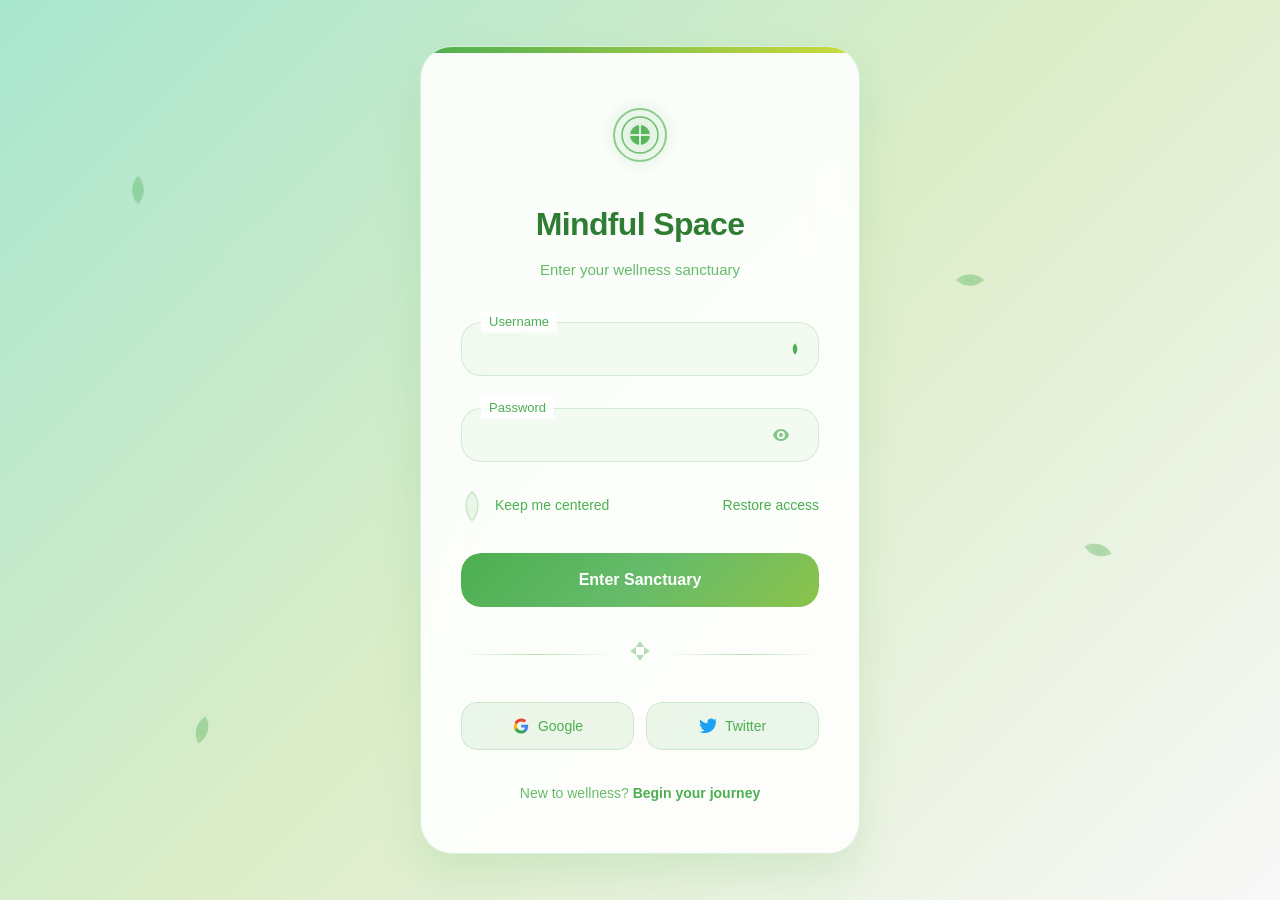
==== login/index.html @ f2269675 "Update index.html" ====
<!DOCTYPE html>
<html lang="en">
<head>
    <meta charset="UTF-8">
    <meta name="viewport" content="width=device-width, initial-scale=1.0">
    <title>Eco Wellness Login</title>
    <link rel="stylesheet" href="style.css">
    <!-- Tambahan sedikit CSS untuk pesan error 'belum login' -->
    <style>
        .belum-login-msg {
            display: none;
            color: #ea4335;
            text-align: center;
            margin-top: 15px;
            font-weight: bold;
            font-size: 14px;
        }
    </style>
</head>
<body>
    <div class="nature-background">
        <div class="floating-leaf leaf-1"></div>
        <div class="floating-leaf leaf-2"></div>
        <div class="floating-leaf leaf-3"></div>
        <div class="floating-leaf leaf-4"></div>
    </div>

    <div class="login-container">
        <div class="wellness-card">
            <div class="organic-border"></div>
            
            <div class="mindful-header">
                <div class="zen-logo">
                    <svg width="56" height="56" viewBox="0 0 56 56" fill="none">
                        <circle cx="28" cy="28" r="26" stroke="currentColor" stroke-width="2" fill="none" opacity="0.6"/>
                        <circle cx="28" cy="28" r="18" stroke="currentColor" stroke-width="1.5" fill="none" opacity="0.8"/>
                        <circle cx="28" cy="28" r="10" fill="currentColor" opacity="0.9"/>
                        <path d="M28 18v20M18 28h20" stroke="white" stroke-width="1.5" stroke-linecap="round"/>
                    </svg>
                    <div class="zen-glow"></div>
                </div>
                <h1>Mindful Space</h1>
                <p>Enter your wellness sanctuary</p>
            </div>
            
            <form class="harmony-form" id="loginForm" novalidate>
                <div class="organic-field">
                    <div class="field-nature"></div>
                    <input type="text" id="username" name="username" required autocomplete="username">
                    <label for="username">Username</label>
                    <div class="growth-indicator">
                        <div class="leaf-sprout"></div>
                    </div>
                    <span class="gentle-error" id="usernameError"></span>
                </div>

                <div class="organic-field">
                    <div class="field-nature"></div>
                    <input type="password" id="password" name="password" required autocomplete="current-password">
                    <label for="password">Password</label>
                    <button type="button" class="nature-toggle" id="passwordToggle" aria-label="Toggle password visibility">
                        <svg class="eye-visible" width="20" height="20" viewBox="0 0 20 20" fill="none">
                            <path d="M10 4c-4 0-7 3-8 6 1 3 4 6 8 6s7-3 8-6c-1-3-4-6-8-6zm0 10a4 4 0 110-8 4 4 0 010 8zm0-6a2 2 0 100 4 2 2 0 000-4z" fill="currentColor"/>
                        </svg>
                        <svg class="eye-hidden" width="20" height="20" viewBox="0 0 20 20" fill="none" style="display:none;">
                            <path d="M3 3l14 14M8.5 8.5a2 2 0 002.83 2.83m-.83-4.83a4 4 0 014 4M10 6C6 6 3 9 2 12c.5 1.5 2 3.5 4 4.5M10 14c4 0 7-3 8-6-.5-1.5-2-3.5-4-4.5" stroke="currentColor" stroke-width="1.5" stroke-linecap="round" stroke-linejoin="round"/>
                        </svg>
                    </button>
                    <span class="gentle-error" id="passwordError"></span>
                </div>

                <div class="mindful-options">
                    <label class="zen-checkbox">
                        <input type="checkbox" id="remember" name="remember">
                        <span class="checkbox-leaf">
                            <div class="leaf-shape"></div>
                            <svg width="10" height="8" viewBox="0 0 10 8" fill="none">
                                <path d="M1 4l2.5 2.5L9 1" stroke="currentColor" stroke-width="1.5" stroke-linecap="round" stroke-linejoin="round"/>
                            </svg>
                        </span>
                        <span class="checkbox-text">Keep me centered</span>
                    </label>
                    <a href="#" class="healing-link">Restore access</a>
                </div>

                <button type="submit" class="harmony-button">
                    <div class="button-earth"></div>
                    <span class="button-text">Enter Sanctuary</span>
                    <div class="button-growth">
                        <div class="growing-circle circle-1"></div>
                        <div class="growing-circle circle-2"></div>
                        <div class="growing-circle circle-3"></div>
                    </div>
                    <div class="button-aura"></div>
                </button>
                
                <!-- Elemen text untuk menampilkan pesan -->
                <div id="statusMessage" class="belum-login-msg">Belum login!</div>
            </form>

            <div class="balance-divider">
                <div class="divider-branch"></div>
                <div class="divider-center">
                    <svg width="24" height="24" viewBox="0 0 24 24" fill="none">
                        <path d="M12 2L8 8h8l-4-6zM12 22l4-6H8l4 6zM2 12l6-4v8l-6-4zM22 12l-6 4V8l6 4z" fill="currentColor" opacity="0.6"/>
                    </svg>
                </div>
                <div class="divider-branch"></div>
            </div>

            <div class="natural-social">
                <button type="button" class="earth-social">
                    <div class="social-earth"></div>
                    <svg width="18" height="18" viewBox="0 0 18 18">
                        <path fill="#4285F4" d="M16.2 9.2c0-.5-.04-1-.12-1.5H9.2v2.8h3.9a3.4 3.4 0 01-1.5 2.2v1.8h2.4c1.4-1.3 2.2-3.2 2.2-5.3z"/>
                        <path fill="#34A853" d="M9.2 16.5c2 0 3.7-.7 4.9-1.8l-2.4-1.8c-.7.5-1.5.7-2.5.7-1.9 0-3.6-1.3-4.2-3H2.6v1.8c1.2 2.4 3.7 4.1 6.6 4.1z"/>
                        <path fill="#FBBC05" d="M5 10.8a5.2 5.2 0 010-2.6V6.4H2.6a8.6 8.6 0 000 7.2L5 10.8z"/>
                        <path fill="#EA4335" d="M9.2 4.4c1.1 0 2.1.4 2.9 1.1l2.1-2.1C12.8 2.2 11.1 1.5 9.2 1.5c-2.9 0-5.4 1.7-6.6 4.1L5 7.4c.6-1.8 2.3-3 4.2-3z"/>
                    </svg>
                    <span>Google</span>
                    <div class="social-glow"></div>
                </button>
                
                <button type="button" class="earth-social">
                    <div class="social-earth"></div>
                    <svg width="18" height="18" viewBox="0 0 18 18" fill="#1DA1F2">
                        <path d="M18 3.4c-.7.3-1.4.5-2.2.6.8-.5 1.4-1.2 1.7-2.1-.7.4-1.5.7-2.4.9C14.4 2.1 13.4 1.5 12.2 1.5c-2.1 0-3.8 1.7-3.8 3.8 0 .3 0 .6.1.9C5.8 6 3.1 4.6 1.3 2.4c-.3.5-.5 1.2-.5 1.9 0 1.3.7 2.5 1.7 3.1-.6 0-1.2-.2-1.7-.5 0 1.8 1.3 3.4 3 3.7-.3.1-.7.1-1 .1-.2 0-.5 0-.7-.1.5 1.5 1.9 2.6 3.5 2.6-1.3 1-2.9 1.6-4.7 1.6-.3 0-.6 0-.9-.1C1.7 15.4 3.7 16 5.9 16c7.1 0 11-5.9 11-11v-.5c.8-.5 1.4-1.2 1.9-2 0 0 0 0 .2-.1z"/>
                    </svg>
                    <span>Twitter</span>
                    <div class="social-glow"></div>
                </button>
            </div>

            <div class="nurture-signup">
                <span>New to wellness? </span>
                <a href="#" class="growth-link">Begin your journey</a>
            </div>

            <div class="harmony-success" id="successMessage" style="display: none;">
                <div class="success-mandala">
                    <div class="mandala-ring ring-1"></div>
                    <div class="mandala-ring ring-2"></div>
                    <div class="mandala-ring ring-3"></div>
                    <div class="mandala-center">
                        <svg width="28" height="28" viewBox="0 0 28 28" fill="none">
                            <path d="M8 14l6 6 12-12" stroke="currentColor" stroke-width="2.5" stroke-linecap="round" stroke-linejoin="round"/>
                        </svg>
                    </div>
                </div>
                <h3>Welcome Home</h3>
                <p>Your sanctuary awaits...</p>
            </div>
        </div>
    </div>

    <script>
        // Fitur Toggle Password (Opsional, agar ikon matanya berfungsi)
        const passwordToggle = document.getElementById('passwordToggle');
        const passwordInput = document.getElementById('password');
        const eyeVisible = document.querySelector('.eye-visible');
        const eyeHidden = document.querySelector('.eye-hidden');

        passwordToggle.addEventListener('click', function() {
            const type = passwordInput.getAttribute('type') === 'password' ? 'text' : 'password';
            passwordInput.setAttribute('type', type);
            
            if (type === 'text') {
                eyeVisible.style.display = 'none';
                eyeHidden.style.display = 'block';
            } else {
                eyeVisible.style.display = 'block';
                eyeHidden.style.display = 'none';
            }
        });

        // Fitur utama: Mencegah login dan menampilkan "Belum login!"
        document.getElementById('loginForm').addEventListener('submit', function(event) {
            // 1. Mencegah browser me-reload halaman
            event.preventDefault(); 
            
            // 2. Menampilkan tulisan "Belum login!" di bawah tombol
            const statusMsg = document.getElementById('statusMessage');
            statusMsg.style.display = 'block';

           
        });
    </script>
</body>
</html>
---- login/style.css ----
/* Eco Wellness Login Form - Complete & Self-Contained */

* {
    margin: 0;
    padding: 0;
    box-sizing: border-box;
}

body {
    font-family: -apple-system, BlinkMacSystemFont, 'Segoe UI', Roboto, 'Inter', sans-serif;
    background: linear-gradient(135deg, #a8e6cf 0%, #dcedc8 50%, #f8f8f8 100%);
    min-height: 100vh;
    display: flex;
    align-items: center;
    justify-content: center;
    padding: 20px;
    line-height: 1.6;
    position: relative;
    overflow: hidden;
}

/* Natural Background Elements */
.nature-background {
    position: fixed;
    top: 0;
    left: 0;
    width: 100%;
    height: 100%;
    z-index: 0;
    pointer-events: none;
}

.floating-leaf {
    position: absolute;
    width: 20px;
    height: 20px;
    background: radial-gradient(ellipse at center, #4caf50, #66bb6a);
    border-radius: 0 100% 0 100%;
    opacity: 0.4;
    animation: floatLeaf 8s ease-in-out infinite;
}

.leaf-1 {
    top: 20%;
    left: 10%;
    animation-delay: 0s;
    transform: rotate(45deg);
}

.leaf-2 {
    top: 60%;
    left: 85%;
    animation-delay: 2s;
    transform: rotate(-30deg);
}

.leaf-3 {
    top: 80%;
    left: 15%;
    animation-delay: 4s;
    transform: rotate(60deg);
}

.leaf-4 {
    top: 30%;
    left: 75%;
    animation-delay: 6s;
    transform: rotate(-45deg);
}

@keyframes floatLeaf {
    0%, 100% { transform: translateY(0) rotate(var(--rotation, 0deg)); opacity: 0.4; }
    50% { transform: translateY(-20px) rotate(calc(var(--rotation, 0deg) + 10deg)); opacity: 0.7; }
}

.login-container {
    width: 100%;
    max-width: 440px;
    position: relative;
    z-index: 1;
}

.wellness-card {
    background: rgba(255, 255, 255, 0.9);
    backdrop-filter: blur(20px);
    -webkit-backdrop-filter: blur(20px);
    border: 1px solid rgba(76, 175, 80, 0.2);
    border-radius: 32px;
    padding: 48px 40px;
    position: relative;
    overflow: hidden;
    box-shadow: 0 20px 40px rgba(76, 175, 80, 0.15);
}

.organic-border {
    position: absolute;
    top: 0;
    left: 0;
    right: 0;
    height: 6px;
    background: linear-gradient(90deg, #4caf50, #8bc34a, #cddc39, #8bc34a, #4caf50);
    background-size: 200% 100%;
    animation: organicFlow 4s ease-in-out infinite;
    border-radius: 32px 32px 0 0;
}

@keyframes organicFlow {
    0%, 100% { background-position: 0% 50%; }
    50% { background-position: 100% 50%; }
}

.mindful-header {
    text-align: center;
    margin-bottom: 40px;
}

.zen-logo {
    position: relative;
    width: 80px;
    height: 80px;
    margin: 0 auto 24px;
    display: flex;
    align-items: center;
    justify-content: center;
    color: #4caf50;
}

.zen-logo svg {
    position: relative;
    z-index: 2;
    animation: zenBreath 4s ease-in-out infinite;
}

@keyframes zenBreath {
    0%, 100% { transform: scale(1); }
    50% { transform: scale(1.05); }
}

.zen-glow {
    position: absolute;
    top: 0;
    left: 0;
    width: 100%;
    height: 100%;
    background: radial-gradient(circle, rgba(76, 175, 80, 0.2) 0%, transparent 70%);
    border-radius: 50%;
    animation: zenGlow 3s ease-in-out infinite;
}

@keyframes zenGlow {
    0%, 100% { transform: scale(1); opacity: 0.6; }
    50% { transform: scale(1.2); opacity: 0.8; }
}

.mindful-header h1 {
    color: #2e7d32;
    font-size: 2rem;
    font-weight: 600;
    margin-bottom: 8px;
    letter-spacing: -0.02em;
}

.mindful-header p {
    color: #66bb6a;
    font-size: 15px;
    font-weight: 400;
}

/* Organic Form Fields */
.organic-field {
    position: relative;
    margin-bottom: 32px;
}

.field-nature {
    position: absolute;
    top: 0;
    left: 0;
    right: 0;
    bottom: 0;
    background: rgba(76, 175, 80, 0.05);
    border: 1.5px solid rgba(76, 175, 80, 0.2);
    border-radius: 20px;
    transition: all 0.3s ease;
}

.organic-field input {
    width: 100%;
    background: transparent;
    border: none;
    padding: 18px 60px 18px 20px;
    color: #2e7d32;
    font-size: 16px;
    font-weight: 400;
    outline: none;
    position: relative;
    z-index: 2;
    font-family: inherit;
}

.organic-field input::placeholder {
    color: transparent;
}

.organic-field label {
    position: absolute;
    left: 20px;
    top: 50%;
    transform: translateY(-50%);
    color: #81c784;
    font-size: 16px;
    font-weight: 400;
    pointer-events: none;
    transition: all 0.3s ease;
    z-index: 3;
    background: rgba(255, 255, 255, 0.9);
    padding: 0 8px;
}

.organic-field input:focus + label,
.organic-field input:not(:placeholder-shown) + label {
    top: 0;
    font-size: 13px;
    font-weight: 500;
    color: #4caf50;
    transform: translateY(-50%);
}

.organic-field input:focus ~ .field-nature {
    border-color: #4caf50;
    background: rgba(76, 175, 80, 0.1);
    box-shadow: 0 0 0 2px rgba(76, 175, 80, 0.2);
}

.growth-indicator {
    position: absolute;
    right: 20px;
    top: 50%;
    transform: translateY(-50%);
    width: 8px;
    height: 8px;
    z-index: 4;
}

.leaf-sprout {
    width: 100%;
    height: 100%;
    background: #4caf50;
    border-radius: 0 100% 0 100%;
    opacity: 0;
    transform: scale(0) rotate(45deg);
    animation: sproutGrow 0.5s ease-out forwards;
}

.organic-field input:focus ~ .growth-indicator .leaf-sprout,
.organic-field input:valid ~ .growth-indicator .leaf-sprout {
    opacity: 1;
    transform: scale(1) rotate(45deg);
}

@keyframes sproutGrow {
    0% { opacity: 0; transform: scale(0) rotate(45deg); }
    100% { opacity: 1; transform: scale(1) rotate(45deg); }
}

/* Nature Toggle */
.organic-field:has(.nature-toggle) input {
    padding-right: 56px;
}

.nature-toggle {
    position: absolute;
    right: 20px;
    top: 50%;
    transform: translateY(-50%);
    background: none;
    border: none;
    cursor: pointer;
    color: #81c784;
    padding: 8px;
    border-radius: 12px;
    transition: all 0.3s ease;
    z-index: 4;
    display: flex;
    align-items: center;
    justify-content: center;
}

.nature-toggle:hover {
    color: #4caf50;
    background: rgba(76, 175, 80, 0.1);
}

.eye-hidden {
    display: none;
}

.nature-toggle.toggle-visible .eye-visible {
    display: none;
}

.nature-toggle.toggle-visible .eye-hidden {
    display: block;
}

/* Mindful Options */
.mindful-options {
    display: flex;
    justify-content: space-between;
    align-items: center;
    margin-bottom: 36px;
    flex-wrap: wrap;
    gap: 16px;
}

.zen-checkbox {
    display: flex;
    align-items: center;
    cursor: pointer;
    font-size: 14px;
    color: #4caf50;
    font-weight: 500;
}

.zen-checkbox input[type="checkbox"] {
    display: none;
}

.checkbox-leaf {
    width: 22px;
    height: 22px;
    margin-right: 12px;
    position: relative;
    display: flex;
    align-items: center;
    justify-content: center;
}

.leaf-shape {
    width: 100%;
    height: 100%;
    background: rgba(76, 175, 80, 0.1);
    border: 1.5px solid rgba(76, 175, 80, 0.3);
    border-radius: 0 100% 0 100%;
    transform: rotate(45deg);
    transition: all 0.3s ease;
    position: absolute;
}

.checkbox-leaf svg {
    color: transparent;
    transition: color 0.3s ease;
    position: relative;
    z-index: 1;
    transform: rotate(-45deg);
}

.zen-checkbox input[type="checkbox"]:checked + .checkbox-leaf .leaf-shape {
    background: #4caf50;
    border-color: #4caf50;
    box-shadow: 0 0 12px rgba(76, 175, 80, 0.4);
}

.zen-checkbox input[type="checkbox"]:checked + .checkbox-leaf svg {
    color: #ffffff;
}

.healing-link {
    color: #4caf50;
    text-decoration: none;
    font-size: 14px;
    font-weight: 500;
    transition: all 0.3s ease;
    position: relative;
}

.healing-link::after {
    content: '';
    position: absolute;
    bottom: -2px;
    left: 0;
    width: 0;
    height: 2px;
    background: linear-gradient(90deg, #4caf50, #8bc34a);
    transition: width 0.3s ease;
}

.healing-link:hover::after {
    width: 100%;
}

.healing-link:hover {
    color: #2e7d32;
}

/* Harmony Button */
.harmony-button {
    width: 100%;
    background: transparent;
    color: #ffffff;
    border: none;
    border-radius: 20px;
    padding: 0;
    cursor: pointer;
    font-family: inherit;
    font-size: 16px;
    font-weight: 600;
    position: relative;
    margin-bottom: 32px;
    overflow: hidden;
    min-height: 54px;
    display: flex;
    align-items: center;
    justify-content: center;
}

.button-earth {
    position: absolute;
    top: 0;
    left: 0;
    right: 0;
    bottom: 0;
    background: linear-gradient(135deg, #4caf50, #66bb6a, #8bc34a);
    border-radius: 20px;
    transition: all 0.3s ease;
}

.harmony-button:hover .button-earth {
    background: linear-gradient(135deg, #388e3c, #4caf50, #66bb6a);
    transform: scale(1.02);
}

.harmony-button:active .button-earth {
    transform: scale(0.98);
}

.button-text {
    position: relative;
    z-index: 2;
    transition: opacity 0.3s ease;
}

.button-growth {
    position: absolute;
    z-index: 2;
    opacity: 0;
    transition: opacity 0.3s ease;
    display: flex;
    gap: 6px;
}

.growing-circle {
    width: 8px;
    height: 8px;
    background: #ffffff;
    border-radius: 50%;
    animation: organicGrow 1.5s ease-in-out infinite;
}

.circle-2 { animation-delay: 0.2s; }
.circle-3 { animation-delay: 0.4s; }

@keyframes organicGrow {
    0%, 80%, 100% { transform: scale(0.8); opacity: 0.6; }
    40% { transform: scale(1.2); opacity: 1; }
}

.harmony-button.loading .button-text {
    opacity: 0;
}

.harmony-button.loading .button-growth {
    opacity: 1;
}

.button-aura {
    position: absolute;
    top: -3px;
    left: -3px;
    right: -3px;
    bottom: -3px;
    background: linear-gradient(135deg, #4caf50, #8bc34a);
    border-radius: 23px;
    opacity: 0;
    filter: blur(12px);
    transition: opacity 0.3s ease;
    z-index: -1;
}

.harmony-button:hover .button-aura {
    opacity: 0.6;
}

/* Balance Divider */
.balance-divider {
    display: flex;
    align-items: center;
    margin: 32px 0;
    gap: 16px;
}

.divider-branch {
    flex: 1;
    height: 1px;
    background: linear-gradient(90deg, transparent, rgba(76, 175, 80, 0.4), transparent);
}

.divider-center {
    color: #4caf50;
    opacity: 0.7;
    animation: centerPulse 3s ease-in-out infinite;
}

@keyframes centerPulse {
    0%, 100% { opacity: 0.7; transform: scale(1); }
    50% { opacity: 1; transform: scale(1.1); }
}

/* Natural Social */
.natural-social {
    display: flex;
    gap: 12px;
    margin-bottom: 32px;
}

.earth-social {
    flex: 1;
    background: transparent;
    color: #4caf50;
    border: none;
    border-radius: 16px;
    padding: 14px 16px;
    cursor: pointer;
    font-family: inherit;
    font-size: 14px;
    font-weight: 500;
    display: flex;
    align-items: center;
    justify-content: center;
    gap: 8px;
    transition: all 0.3s ease;
    min-height: 48px;
    position: relative;
    overflow: hidden;
}

.social-earth {
    position: absolute;
    top: 0;
    left: 0;
    right: 0;
    bottom: 0;
    background: rgba(76, 175, 80, 0.1);
    border: 1.5px solid rgba(76, 175, 80, 0.2);
    border-radius: 16px;
    transition: all 0.3s ease;
}

.earth-social:hover .social-earth {
    background: rgba(76, 175, 80, 0.15);
    border-color: rgba(76, 175, 80, 0.4);
}

.earth-social span,
.earth-social svg {
    position: relative;
    z-index: 2;
}

.social-glow {
    position: absolute;
    top: -2px;
    left: -2px;
    right: -2px;
    bottom: -2px;
    background: rgba(76, 175, 80, 0.3);
    border-radius: 18px;
    opacity: 0;
    filter: blur(8px);
    transition: opacity 0.3s ease;
    z-index: 0;
}

.earth-social:hover .social-glow {
    opacity: 1;
}

/* Nurture Signup */
.nurture-signup {
    text-align: center;
    font-size: 14px;
    color: #66bb6a;
}

.growth-link {
    color: #4caf50;
    text-decoration: none;
    font-weight: 600;
    transition: all 0.3s ease;
    position: relative;
}

.growth-link::after {
    content: '';
    position: absolute;
    bottom: -2px;
    left: 0;
    width: 0;
    height: 2px;
    background: linear-gradient(90deg, #4caf50, #8bc34a);
    transition: width 0.3s ease;
}

.growth-link:hover::after {
    width: 100%;
}

.growth-link:hover {
    color: #2e7d32;
}

/* Gentle Error */
.gentle-error {
    color: #ff7043;
    font-size: 12px;
    font-weight: 500;
    margin-top: 8px;
    opacity: 0;
    transform: translateY(-4px);
    transition: all 0.3s ease;
    position: relative;
    z-index: 5;
}

.gentle-error.show {
    opacity: 1;
    transform: translateY(0);
}

.organic-field.error .field-nature {
    border-color: #ff7043;
    background: rgba(255, 112, 67, 0.1);
}

.organic-field.error label {
    color: #ff5722;
}

/* Harmony Success */
.harmony-success {
    display: none;
    text-align: center;
    padding: 40px 20px;
    opacity: 0;
    transform: translateY(20px);
    transition: all 0.5s ease;
}

.harmony-success.show {
    display: block;
    opacity: 1;
    transform: translateY(0);
}

.success-mandala {
    position: relative;
    width: 90px;
    height: 90px;
    margin: 0 auto 24px;
    display: flex;
    align-items: center;
    justify-content: center;
}

.mandala-ring {
    position: absolute;
    border: 2px solid #4caf50;
    border-radius: 50%;
    animation: mandalaGrow 1.2s ease-out forwards;
    opacity: 0;
}

.ring-1 {
    width: 60px;
    height: 60px;
    top: 15px;
    left: 15px;
    animation-delay: 0s;
}

.ring-2 {
    width: 75px;
    height: 75px;
    top: 7.5px;
    left: 7.5px;
    animation-delay: 0.2s;
}

.ring-3 {
    width: 90px;
    height: 90px;
    top: 0;
    left: 0;
    animation-delay: 0.4s;
}

@keyframes mandalaGrow {
    0% { opacity: 0; transform: scale(0) rotate(0deg); }
    50% { opacity: 1; transform: scale(1.1) rotate(180deg); }
    100% { opacity: 0.8; transform: scale(1) rotate(360deg); }
}

.mandala-center {
    position: relative;
    z-index: 2;
    color: #4caf50;
    animation: centerBloom 0.8s ease-out 0.6s forwards;
    opacity: 0;
}

@keyframes centerBloom {
    0% { opacity: 0; transform: scale(0); }
    100% { opacity: 1; transform: scale(1); }
}

.harmony-success h3 {
    color: #2e7d32;
    font-size: 1.5rem;
    font-weight: 600;
    margin-bottom: 8px;
}

.harmony-success p {
    color: #66bb6a;
    font-size: 14px;
}

/* Mobile Responsive */
@media (max-width: 480px) {
    body {
        padding: 16px;
    }
    
    .wellness-card {
        padding: 36px 28px;
        border-radius: 24px;
    }
    
    .mindful-header h1 {
        font-size: 1.75rem;
    }
    
    .zen-logo {
        width: 60px;
        height: 60px;
    }
    
    .mindful-options {
        flex-direction: column;
        align-items: flex-start;
        gap: 16px;
    }
    
    .natural-social {
        flex-direction: column;
    }
    
    .floating-leaf {
        width: 16px;
        height: 16px;
    }
}
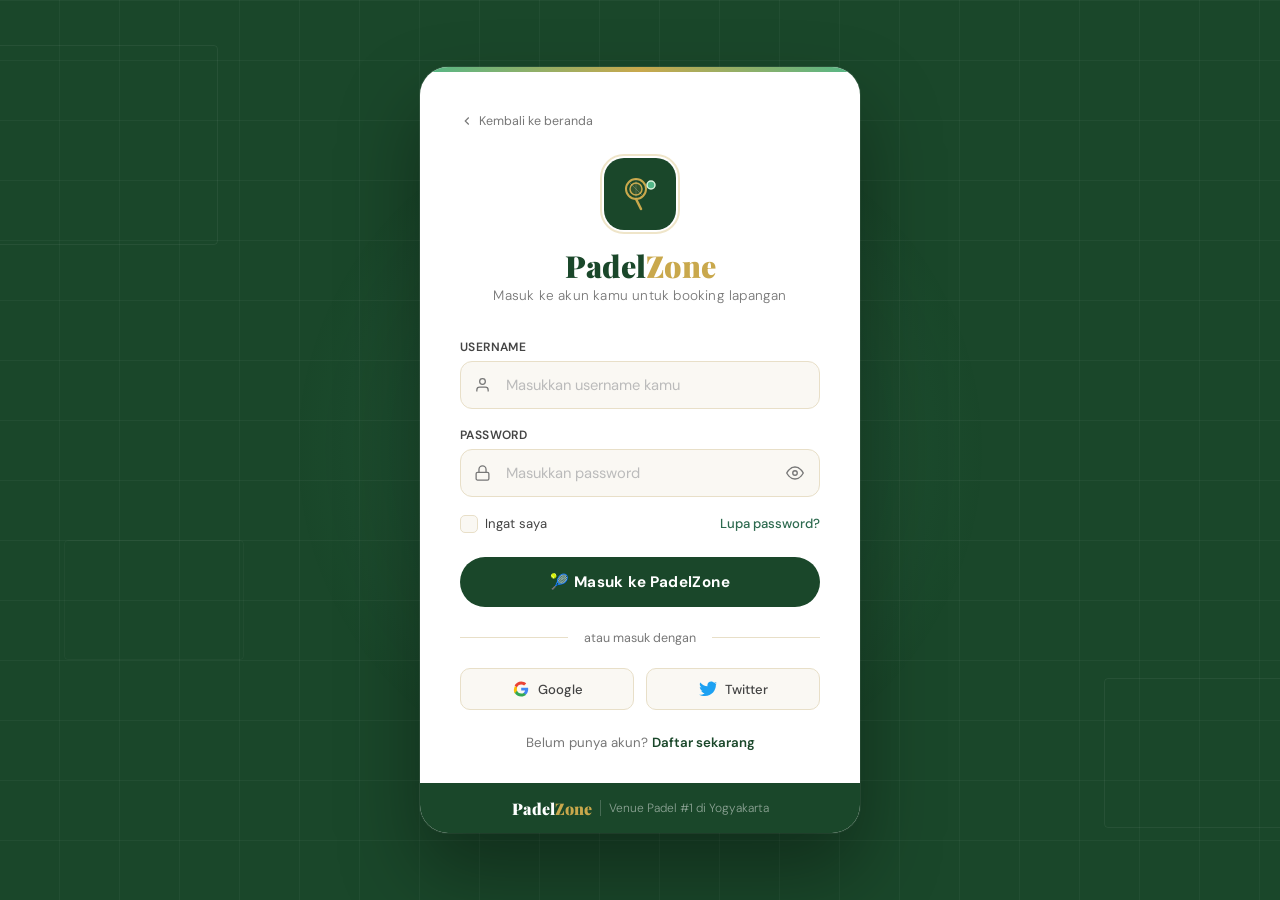
==== commit f79ee481: "Update index.html" ====
--- a/login/index.html
+++ b/login/index.html
@@ -1,189 +1,541 @@
 <!DOCTYPE html>
-<html lang="en">
+<html lang="id">
 <head>
-    <meta charset="UTF-8">
-    <meta name="viewport" content="width=device-width, initial-scale=1.0">
-    <title>Eco Wellness Login</title>
-    <link rel="stylesheet" href="style.css">
-    <!-- Tambahan sedikit CSS untuk pesan error 'belum login' -->
-    <style>
-        .belum-login-msg {
-            display: none;
-            color: #ea4335;
-            text-align: center;
-            margin-top: 15px;
-            font-weight: bold;
-            font-size: 14px;
-        }
-    </style>
+<meta charset="UTF-8">
+<meta name="viewport" content="width=device-width, initial-scale=1.0">
+<title>Login — PadelZone Yogyakarta</title>
+<link href="https://fonts.googleapis.com/css2?family=Playfair+Display:wght@700;900&family=DM+Sans:wght@300;400;500;600&display=swap" rel="stylesheet">
+<style>
+  :root {
+    --green:       #1a472a;
+    --green-mid:   #2d6a4f;
+    --green-light: #52b788;
+    --green-pale:  #d8f3dc;
+    --sand:        #f5f0e8;
+    --sand-dark:   #e8dfc8;
+    --cream:       #faf8f3;
+    --text-dark:   #1a1a1a;
+    --text-mid:    #444;
+    --text-soft:   #777;
+    --white:       #fff;
+    --accent:      #c9a84c;
+    --accent-light:#f0d98e;
+  }
+
+  * { margin: 0; padding: 0; box-sizing: border-box; }
+  html, body { height: 100%; }
+
+  body {
+    font-family: 'DM Sans', sans-serif;
+    background: var(--green);
+    display: flex;
+    align-items: center;
+    justify-content: center;
+    min-height: 100vh;
+    overflow: hidden;
+    position: relative;
+  }
+
+  /* ── BACKGROUND COURT PATTERN ── */
+  .bg-court {
+    position: fixed; inset: 0; z-index: 0;
+    overflow: hidden;
+  }
+
+  /* Court line grid */
+  .bg-court::before {
+    content: '';
+    position: absolute; inset: 0;
+    background-image:
+      repeating-linear-gradient(0deg, transparent, transparent 59px, rgba(255,255,255,0.04) 59px, rgba(255,255,255,0.04) 60px),
+      repeating-linear-gradient(90deg, transparent, transparent 59px, rgba(255,255,255,0.04) 59px, rgba(255,255,255,0.04) 60px);
+  }
+
+  /* Radial glow */
+  .bg-court::after {
+    content: '';
+    position: absolute;
+    top: 50%; left: 50%;
+    transform: translate(-50%, -50%);
+    width: 700px; height: 700px;
+    background: radial-gradient(circle, rgba(82,183,136,0.15) 0%, transparent 70%);
+    border-radius: 50%;
+  }
+
+  /* Floating court shapes */
+  .court-shape {
+    position: absolute;
+    border: 1.5px solid rgba(255,255,255,0.06);
+    border-radius: 4px;
+    animation: floatSlow linear infinite;
+  }
+  .cs1 { width: 320px; height: 200px; top: 5%; left: -8%; animation-duration: 30s; }
+  .cs2 { width: 240px; height: 150px; bottom: 8%; right: -5%; animation-duration: 40s; animation-delay: -10s; }
+  .cs3 { width: 180px; height: 120px; top: 60%; left: 5%; animation-duration: 35s; animation-delay: -5s; opacity: 0.5; }
+
+  @keyframes floatSlow {
+    0%   { transform: translateY(0) rotate(0deg); }
+    50%  { transform: translateY(-20px) rotate(1deg); }
+    100% { transform: translateY(0) rotate(0deg); }
+  }
+
+  /* ── MAIN CARD ── */
+  .login-wrapper {
+    position: relative; z-index: 10;
+    width: 100%; max-width: 440px;
+    margin: 1.5rem;
+  }
+
+  .login-card {
+    background: var(--white);
+    border-radius: 28px;
+    overflow: hidden;
+    box-shadow: 0 40px 80px rgba(0,0,0,0.35), 0 0 0 1px rgba(255,255,255,0.08);
+  }
+
+  /* Gold top bar */
+  .card-top-bar {
+    height: 5px;
+    background: linear-gradient(90deg, var(--green-light), var(--accent), var(--green-light));
+  }
+
+  .card-body { padding: 2.5rem 2.5rem 2rem; }
+
+  /* ── HEADER ── */
+  .login-header { text-align: center; margin-bottom: 2.2rem; }
+
+  .logo-mark {
+    display: inline-flex; align-items: center; justify-content: center;
+    width: 72px; height: 72px; border-radius: 20px;
+    background: var(--green); margin-bottom: 1.2rem;
+    position: relative;
+  }
+
+  /* Padel ball icon */
+  .logo-mark svg { width: 38px; height: 38px; }
+
+  .logo-ring {
+    position: absolute; inset: -4px;
+    border-radius: 24px;
+    border: 2px solid rgba(201,168,76,0.3);
+    animation: ringPulse 3s ease-in-out infinite;
+  }
+
+  @keyframes ringPulse {
+    0%, 100% { transform: scale(1); opacity: 1; }
+    50% { transform: scale(1.08); opacity: 0.5; }
+  }
+
+  .login-header h1 {
+    font-family: 'Playfair Display', serif;
+    font-size: 1.9rem; font-weight: 900;
+    color: var(--green); line-height: 1.1;
+    margin-bottom: 0.3rem;
+  }
+  .login-header h1 span { color: var(--accent); }
+
+  .login-header p {
+    font-size: 0.85rem; color: var(--text-soft);
+    font-weight: 300; letter-spacing: 0.2px;
+  }
+
+  /* ── BACK LINK ── */
+  .back-link {
+    display: inline-flex; align-items: center; gap: 5px;
+    font-size: 0.78rem; color: var(--text-soft);
+    text-decoration: none; margin-bottom: 1.8rem;
+    transition: color 0.2s;
+  }
+  .back-link:hover { color: var(--green); }
+  .back-link svg { width: 14px; height: 14px; stroke: currentColor; fill: none; stroke-width: 2; }
+
+  /* ── FORM FIELDS ── */
+  .form-group {
+    margin-bottom: 1.1rem; position: relative;
+  }
+
+  .form-label {
+    display: block; font-size: 0.75rem; font-weight: 600;
+    color: var(--text-mid); margin-bottom: 6px; letter-spacing: 0.4px;
+    text-transform: uppercase;
+  }
+
+  .input-wrap { position: relative; }
+
+  .input-icon {
+    position: absolute; left: 14px; top: 50%; transform: translateY(-50%);
+    color: var(--text-soft); display: flex; align-items: center;
+    pointer-events: none;
+  }
+  .input-icon svg { width: 17px; height: 17px; stroke: currentColor; fill: none; stroke-width: 1.8; }
+
+  .form-control {
+    width: 100%; padding: 0.82rem 1rem 0.82rem 2.8rem;
+    border: 1.5px solid var(--sand-dark); border-radius: 12px;
+    font-family: 'DM Sans', sans-serif; font-size: 0.92rem; color: var(--text-dark);
+    background: var(--cream); transition: border-color 0.2s, box-shadow 0.2s;
+    outline: none;
+  }
+  .form-control:focus {
+    border-color: var(--green-light);
+    box-shadow: 0 0 0 3px rgba(82,183,136,0.12);
+    background: var(--white);
+  }
+  .form-control::placeholder { color: #bbb; }
+
+  /* Password toggle */
+  .toggle-pw {
+    position: absolute; right: 12px; top: 50%; transform: translateY(-50%);
+    background: none; border: none; cursor: pointer;
+    color: var(--text-soft); display: flex; align-items: center;
+    transition: color 0.2s; padding: 4px;
+  }
+  .toggle-pw:hover { color: var(--green); }
+  .toggle-pw svg { width: 18px; height: 18px; stroke: currentColor; fill: none; stroke-width: 1.8; }
+
+  /* ── ERROR / SUCCESS ── */
+  .field-error {
+    font-size: 0.75rem; color: #d32f2f; margin-top: 5px;
+    display: none; align-items: center; gap: 4px;
+  }
+  .field-error.show { display: flex; }
+  .field-error::before { content: '!'; font-weight: 700; }
+
+  .form-control.error-border { border-color: #ef5350 !important; }
+
+  .login-error {
+    background: #fff5f5; border: 1px solid #ffcdd2; border-radius: 10px;
+    padding: 0.75rem 1rem; color: #c62828; font-size: 0.82rem;
+    display: none; align-items: center; gap: 8px; margin-bottom: 1rem;
+  }
+  .login-error.show { display: flex; }
+  .login-error svg { width: 16px; height: 16px; flex-shrink: 0; stroke: currentColor; fill: none; stroke-width: 2; }
+
+  /* ── OPTIONS ROW ── */
+  .options-row {
+    display: flex; align-items: center; justify-content: space-between;
+    margin-bottom: 1.5rem;
+  }
+
+  .remember-label {
+    display: flex; align-items: center; gap: 7px;
+    cursor: pointer; user-select: none;
+  }
+  .remember-label input[type=checkbox] { display: none; }
+
+  .custom-check {
+    width: 18px; height: 18px; border-radius: 5px;
+    border: 1.5px solid var(--sand-dark); background: var(--cream);
+    display: flex; align-items: center; justify-content: center;
+    transition: border-color 0.2s, background 0.2s; flex-shrink: 0;
+  }
+  .remember-label input:checked + .custom-check {
+    background: var(--green); border-color: var(--green);
+  }
+  .custom-check svg { width: 10px; height: 8px; stroke: white; fill: none; stroke-width: 2.5; opacity: 0; transition: opacity 0.15s; }
+  .remember-label input:checked + .custom-check svg { opacity: 1; }
+
+  .remember-text { font-size: 0.82rem; color: var(--text-mid); }
+
+  .forgot-link {
+    font-size: 0.82rem; color: var(--green-mid); text-decoration: none;
+    font-weight: 500; transition: color 0.2s;
+  }
+  .forgot-link:hover { color: var(--accent); }
+
+  /* ── SUBMIT BUTTON ── */
+  .btn-submit {
+    width: 100%; padding: 0.95rem;
+    background: var(--green); color: var(--white);
+    border: none; border-radius: 50px; cursor: pointer;
+    font-family: 'DM Sans', sans-serif; font-size: 0.95rem; font-weight: 700;
+    letter-spacing: 0.4px; position: relative; overflow: hidden;
+    transition: background 0.25s, transform 0.15s;
+    display: flex; align-items: center; justify-content: center; gap: 8px;
+  }
+  .btn-submit:hover { background: var(--green-mid); transform: translateY(-1px); }
+  .btn-submit:active { transform: translateY(0); }
+  .btn-submit:disabled { opacity: 0.7; cursor: not-allowed; transform: none; }
+
+  .btn-submit .spinner {
+    display: none; width: 18px; height: 18px;
+    border: 2px solid rgba(255,255,255,0.35);
+    border-top-color: white; border-radius: 50%;
+    animation: spin 0.7s linear infinite;
+  }
+  @keyframes spin { to { transform: rotate(360deg); } }
+
+  /* ── DIVIDER ── */
+  .divider {
+    display: flex; align-items: center; gap: 1rem;
+    margin: 1.4rem 0; color: var(--text-soft); font-size: 0.78rem;
+  }
+  .divider::before, .divider::after {
+    content: ''; flex: 1; height: 1px; background: var(--sand-dark);
+  }
+
+  /* ── SOCIAL BUTTONS ── */
+  .social-row { display: flex; gap: 0.75rem; margin-bottom: 1.5rem; }
+
+  .btn-social {
+    flex: 1; display: flex; align-items: center; justify-content: center; gap: 8px;
+    padding: 0.7rem; border: 1.5px solid var(--sand-dark); border-radius: 10px;
+    background: var(--cream); cursor: pointer; font-family: 'DM Sans', sans-serif;
+    font-size: 0.82rem; font-weight: 500; color: var(--text-mid);
+    transition: border-color 0.2s, background 0.2s;
+  }
+  .btn-social:hover { border-color: var(--green-light); background: var(--white); }
+  .btn-social svg { width: 18px; height: 18px; }
+
+  /* ── REGISTER LINK ── */
+  .register-row {
+    text-align: center; font-size: 0.83rem; color: var(--text-soft);
+  }
+  .register-row a {
+    color: var(--green); font-weight: 600; text-decoration: none; transition: color 0.2s;
+  }
+  .register-row a:hover { color: var(--accent); }
+
+  /* ── SUCCESS STATE ── */
+  .success-overlay {
+    display: none; position: absolute; inset: 0;
+    background: var(--white); border-radius: 28px;
+    align-items: center; justify-content: center;
+    flex-direction: column; text-align: center; padding: 2rem;
+    animation: fadeIn 0.4s ease;
+    z-index: 20;
+  }
+  .success-overlay.show { display: flex; }
+
+  @keyframes fadeIn { from { opacity: 0; } to { opacity: 1; } }
+
+  .success-icon {
+    width: 80px; height: 80px; border-radius: 50%;
+    background: var(--green-pale); display: flex; align-items: center; justify-content: center;
+    margin-bottom: 1.2rem; position: relative;
+  }
+  .success-icon::after {
+    content: ''; position: absolute; inset: -6px;
+    border-radius: 50%; border: 2px solid var(--green-light);
+    animation: ringPulse 1.5s ease-in-out infinite;
+  }
+  .success-icon svg { width: 36px; height: 36px; stroke: var(--green); fill: none; stroke-width: 2.5; }
+
+  .success-overlay h3 {
+    font-family: 'Playfair Display', serif; font-size: 1.6rem; font-weight: 900;
+    color: var(--green); margin-bottom: 0.4rem;
+  }
+  .success-overlay p { font-size: 0.88rem; color: var(--text-soft); font-weight: 300; }
+
+  /* ── FOOTER TAGLINE ── */
+  .card-footer {
+    background: var(--green); padding: 0.9rem 2.5rem;
+    display: flex; align-items: center; justify-content: center; gap: 8px;
+  }
+  .card-footer-logo {
+    font-family: 'Playfair Display', serif; font-weight: 900;
+    font-size: 1rem; color: var(--white);
+  }
+  .card-footer-logo span { color: var(--accent); }
+  .card-footer-sep { width: 1px; height: 16px; background: rgba(255,255,255,0.2); }
+  .card-footer-tag { font-size: 0.75rem; color: rgba(255,255,255,0.5); font-weight: 300; }
+</style>
 </head>
 <body>
-    <div class="nature-background">
-        <div class="floating-leaf leaf-1"></div>
-        <div class="floating-leaf leaf-2"></div>
-        <div class="floating-leaf leaf-3"></div>
-        <div class="floating-leaf leaf-4"></div>
+
+<!-- Background -->
+<div class="bg-court">
+  <div class="court-shape cs1"></div>
+  <div class="court-shape cs2"></div>
+  <div class="court-shape cs3"></div>
+</div>
+
+<!-- Card -->
+<div class="login-wrapper">
+  <div class="login-card" style="position:relative;">
+
+    <!-- Success overlay -->
+    <div class="success-overlay" id="successOverlay">
+      <div class="success-icon">
+        <svg viewBox="0 0 24 24"><polyline points="20 6 9 17 4 12"/></svg>
+      </div>
+      <h3>Selamat Datang! 🎾</h3>
+      <p>Login berhasil. Mengarahkan ke halaman utama…</p>
     </div>
 
-    <div class="login-container">
-        <div class="wellness-card">
-            <div class="organic-border"></div>
-            
-            <div class="mindful-header">
-                <div class="zen-logo">
-                    <svg width="56" height="56" viewBox="0 0 56 56" fill="none">
-                        <circle cx="28" cy="28" r="26" stroke="currentColor" stroke-width="2" fill="none" opacity="0.6"/>
-                        <circle cx="28" cy="28" r="18" stroke="currentColor" stroke-width="1.5" fill="none" opacity="0.8"/>
-                        <circle cx="28" cy="28" r="10" fill="currentColor" opacity="0.9"/>
-                        <path d="M28 18v20M18 28h20" stroke="white" stroke-width="1.5" stroke-linecap="round"/>
-                    </svg>
-                    <div class="zen-glow"></div>
-                </div>
-                <h1>Mindful Space</h1>
-                <p>Enter your wellness sanctuary</p>
-            </div>
-            
-            <form class="harmony-form" id="loginForm" novalidate>
-                <div class="organic-field">
-                    <div class="field-nature"></div>
-                    <input type="text" id="username" name="username" required autocomplete="username">
-                    <label for="username">Username</label>
-                    <div class="growth-indicator">
-                        <div class="leaf-sprout"></div>
-                    </div>
-                    <span class="gentle-error" id="usernameError"></span>
-                </div>
-
-                <div class="organic-field">
-                    <div class="field-nature"></div>
-                    <input type="password" id="password" name="password" required autocomplete="current-password">
-                    <label for="password">Password</label>
-                    <button type="button" class="nature-toggle" id="passwordToggle" aria-label="Toggle password visibility">
-                        <svg class="eye-visible" width="20" height="20" viewBox="0 0 20 20" fill="none">
-                            <path d="M10 4c-4 0-7 3-8 6 1 3 4 6 8 6s7-3 8-6c-1-3-4-6-8-6zm0 10a4 4 0 110-8 4 4 0 010 8zm0-6a2 2 0 100 4 2 2 0 000-4z" fill="currentColor"/>
-                        </svg>
-                        <svg class="eye-hidden" width="20" height="20" viewBox="0 0 20 20" fill="none" style="display:none;">
-                            <path d="M3 3l14 14M8.5 8.5a2 2 0 002.83 2.83m-.83-4.83a4 4 0 014 4M10 6C6 6 3 9 2 12c.5 1.5 2 3.5 4 4.5M10 14c4 0 7-3 8-6-.5-1.5-2-3.5-4-4.5" stroke="currentColor" stroke-width="1.5" stroke-linecap="round" stroke-linejoin="round"/>
-                        </svg>
-                    </button>
-                    <span class="gentle-error" id="passwordError"></span>
-                </div>
-
-                <div class="mindful-options">
-                    <label class="zen-checkbox">
-                        <input type="checkbox" id="remember" name="remember">
-                        <span class="checkbox-leaf">
-                            <div class="leaf-shape"></div>
-                            <svg width="10" height="8" viewBox="0 0 10 8" fill="none">
-                                <path d="M1 4l2.5 2.5L9 1" stroke="currentColor" stroke-width="1.5" stroke-linecap="round" stroke-linejoin="round"/>
-                            </svg>
-                        </span>
-                        <span class="checkbox-text">Keep me centered</span>
-                    </label>
-                    <a href="#" class="healing-link">Restore access</a>
-                </div>
-
-                <button type="submit" class="harmony-button">
-                    <div class="button-earth"></div>
-                    <span class="button-text">Enter Sanctuary</span>
-                    <div class="button-growth">
-                        <div class="growing-circle circle-1"></div>
-                        <div class="growing-circle circle-2"></div>
-                        <div class="growing-circle circle-3"></div>
-                    </div>
-                    <div class="button-aura"></div>
-                </button>
-                
-                <!-- Elemen text untuk menampilkan pesan -->
-                <div id="statusMessage" class="belum-login-msg">Belum login!</div>
-            </form>
-
-            <div class="balance-divider">
-                <div class="divider-branch"></div>
-                <div class="divider-center">
-                    <svg width="24" height="24" viewBox="0 0 24 24" fill="none">
-                        <path d="M12 2L8 8h8l-4-6zM12 22l4-6H8l4 6zM2 12l6-4v8l-6-4zM22 12l-6 4V8l6 4z" fill="currentColor" opacity="0.6"/>
-                    </svg>
-                </div>
-                <div class="divider-branch"></div>
-            </div>
-
-            <div class="natural-social">
-                <button type="button" class="earth-social">
-                    <div class="social-earth"></div>
-                    <svg width="18" height="18" viewBox="0 0 18 18">
-                        <path fill="#4285F4" d="M16.2 9.2c0-.5-.04-1-.12-1.5H9.2v2.8h3.9a3.4 3.4 0 01-1.5 2.2v1.8h2.4c1.4-1.3 2.2-3.2 2.2-5.3z"/>
-                        <path fill="#34A853" d="M9.2 16.5c2 0 3.7-.7 4.9-1.8l-2.4-1.8c-.7.5-1.5.7-2.5.7-1.9 0-3.6-1.3-4.2-3H2.6v1.8c1.2 2.4 3.7 4.1 6.6 4.1z"/>
-                        <path fill="#FBBC05" d="M5 10.8a5.2 5.2 0 010-2.6V6.4H2.6a8.6 8.6 0 000 7.2L5 10.8z"/>
-                        <path fill="#EA4335" d="M9.2 4.4c1.1 0 2.1.4 2.9 1.1l2.1-2.1C12.8 2.2 11.1 1.5 9.2 1.5c-2.9 0-5.4 1.7-6.6 4.1L5 7.4c.6-1.8 2.3-3 4.2-3z"/>
-                    </svg>
-                    <span>Google</span>
-                    <div class="social-glow"></div>
-                </button>
-                
-                <button type="button" class="earth-social">
-                    <div class="social-earth"></div>
-                    <svg width="18" height="18" viewBox="0 0 18 18" fill="#1DA1F2">
-                        <path d="M18 3.4c-.7.3-1.4.5-2.2.6.8-.5 1.4-1.2 1.7-2.1-.7.4-1.5.7-2.4.9C14.4 2.1 13.4 1.5 12.2 1.5c-2.1 0-3.8 1.7-3.8 3.8 0 .3 0 .6.1.9C5.8 6 3.1 4.6 1.3 2.4c-.3.5-.5 1.2-.5 1.9 0 1.3.7 2.5 1.7 3.1-.6 0-1.2-.2-1.7-.5 0 1.8 1.3 3.4 3 3.7-.3.1-.7.1-1 .1-.2 0-.5 0-.7-.1.5 1.5 1.9 2.6 3.5 2.6-1.3 1-2.9 1.6-4.7 1.6-.3 0-.6 0-.9-.1C1.7 15.4 3.7 16 5.9 16c7.1 0 11-5.9 11-11v-.5c.8-.5 1.4-1.2 1.9-2 0 0 0 0 .2-.1z"/>
-                    </svg>
-                    <span>Twitter</span>
-                    <div class="social-glow"></div>
-                </button>
-            </div>
-
-            <div class="nurture-signup">
-                <span>New to wellness? </span>
-                <a href="#" class="growth-link">Begin your journey</a>
-            </div>
-
-            <div class="harmony-success" id="successMessage" style="display: none;">
-                <div class="success-mandala">
-                    <div class="mandala-ring ring-1"></div>
-                    <div class="mandala-ring ring-2"></div>
-                    <div class="mandala-ring ring-3"></div>
-                    <div class="mandala-center">
-                        <svg width="28" height="28" viewBox="0 0 28 28" fill="none">
-                            <path d="M8 14l6 6 12-12" stroke="currentColor" stroke-width="2.5" stroke-linecap="round" stroke-linejoin="round"/>
-                        </svg>
-                    </div>
-                </div>
-                <h3>Welcome Home</h3>
-                <p>Your sanctuary awaits...</p>
-            </div>
+    <div class="card-top-bar"></div>
+
+    <div class="card-body">
+      <!-- Back -->
+      <a href="index.html" class="back-link">
+        <svg viewBox="0 0 24 24"><polyline points="15 18 9 12 15 6"/></svg>
+        Kembali ke beranda
+      </a>
+
+      <!-- Header -->
+      <div class="login-header">
+        <div class="logo-mark">
+          <div class="logo-ring"></div>
+          <!-- Padel racket + ball icon -->
+          <svg viewBox="0 0 38 38" fill="none" xmlns="http://www.w3.org/2000/svg">
+            <circle cx="15" cy="14" r="10" fill="none" stroke="#c9a84c" stroke-width="2"/>
+            <circle cx="15" cy="14" r="6" fill="rgba(201,168,76,0.15)" stroke="#c9a84c" stroke-width="1.5"/>
+            <line x1="15" y1="24" x2="20" y2="34" stroke="#c9a84c" stroke-width="2.5" stroke-linecap="round"/>
+            <circle cx="30" cy="10" r="4" fill="#52b788" stroke="#d8f3dc" stroke-width="1.5"/>
+            <line x1="9" y1="8" x2="21" y2="20" stroke="rgba(255,255,255,0.2)" stroke-width="1" stroke-linecap="round"/>
+            <line x1="15" y1="4" x2="15" y2="24" stroke="rgba(255,255,255,0.15)" stroke-width="1"/>
+          </svg>
         </div>
+        <h1>Padel<span>Zone</span></h1>
+        <p>Masuk ke akun kamu untuk booking lapangan</p>
+      </div>
+
+      <!-- Error alert -->
+      <div class="login-error" id="loginError">
+        <svg viewBox="0 0 24 24"><circle cx="12" cy="12" r="10"/><line x1="12" y1="8" x2="12" y2="12"/><line x1="12" y1="16" x2="12.01" y2="16"/></svg>
+        <span id="loginErrorMsg">Username atau password salah.</span>
+      </div>
+
+      <!-- Form -->
+      <form id="loginForm" novalidate>
+        <!-- Username -->
+        <div class="form-group">
+          <label class="form-label" for="username">Username</label>
+          <div class="input-wrap">
+            <span class="input-icon">
+              <svg viewBox="0 0 24 24"><path d="M20 21v-2a4 4 0 0 0-4-4H8a4 4 0 0 0-4 4v2"/><circle cx="12" cy="7" r="4"/></svg>
+            </span>
+            <input type="text" class="form-control" id="username" name="username" placeholder="Masukkan username kamu" autocomplete="username">
+          </div>
+          <div class="field-error" id="usernameError">Username tidak boleh kosong.</div>
+        </div>
+
+        <!-- Password -->
+        <div class="form-group">
+          <label class="form-label" for="password">Password</label>
+          <div class="input-wrap">
+            <span class="input-icon">
+              <svg viewBox="0 0 24 24"><rect x="3" y="11" width="18" height="11" rx="2" ry="2"/><path d="M7 11V7a5 5 0 0 1 10 0v4"/></svg>
+            </span>
+            <input type="password" class="form-control" id="password" name="password" placeholder="Masukkan password" autocomplete="current-password">
+            <button type="button" class="toggle-pw" id="togglePw" aria-label="Toggle password">
+              <svg id="eyeShow" viewBox="0 0 24 24"><path d="M1 12s4-8 11-8 11 8 11 8-4 8-11 8-11-8-11-8z"/><circle cx="12" cy="12" r="3"/></svg>
+              <svg id="eyeHide" viewBox="0 0 24 24" style="display:none;"><path d="M17.94 17.94A10.07 10.07 0 0 1 12 20c-7 0-11-8-11-8a18.45 18.45 0 0 1 5.06-5.94M9.9 4.24A9.12 9.12 0 0 1 12 4c7 0 11 8 11 8a18.5 18.5 0 0 1-2.16 3.19m-6.72-1.07a3 3 0 1 1-4.24-4.24"/><line x1="1" y1="1" x2="23" y2="23"/></svg>
+            </button>
+          </div>
+          <div class="field-error" id="passwordError">Password tidak boleh kosong.</div>
+        </div>
+
+        <!-- Options -->
+        <div class="options-row">
+          <label class="remember-label">
+            <input type="checkbox" id="remember" name="remember">
+            <span class="custom-check">
+              <svg viewBox="0 0 10 8"><polyline points="1 4 3.5 6.5 9 1"/></svg>
+            </span>
+            <span class="remember-text">Ingat saya</span>
+          </label>
+          <a href="#" class="forgot-link">Lupa password?</a>
+        </div>
+
+        <!-- Submit -->
+        <button type="submit" class="btn-submit" id="submitBtn">
+          <div class="spinner" id="spinner"></div>
+          <span id="btnText">🎾 Masuk ke PadelZone</span>
+        </button>
+      </form>
+
+      <!-- Divider -->
+      <div class="divider">atau masuk dengan</div>
+
+      <!-- Social -->
+      <div class="social-row">
+        <button type="button" class="btn-social">
+          <svg viewBox="0 0 18 18"><path fill="#4285F4" d="M16.2 9.2c0-.5-.04-1-.12-1.5H9.2v2.8h3.9a3.4 3.4 0 01-1.5 2.2v1.8h2.4c1.4-1.3 2.2-3.2 2.2-5.3z"/><path fill="#34A853" d="M9.2 16.5c2 0 3.7-.7 4.9-1.8l-2.4-1.8c-.7.5-1.5.7-2.5.7-1.9 0-3.6-1.3-4.2-3H2.6v1.8c1.2 2.4 3.7 4.1 6.6 4.1z"/><path fill="#FBBC05" d="M5 10.8a5.2 5.2 0 010-2.6V6.4H2.6a8.6 8.6 0 000 7.2L5 10.8z"/><path fill="#EA4335" d="M9.2 4.4c1.1 0 2.1.4 2.9 1.1l2.1-2.1C12.8 2.2 11.1 1.5 9.2 1.5c-2.9 0-5.4 1.7-6.6 4.1L5 7.4c.6-1.8 2.3-3 4.2-3z"/></svg>
+          Google
+        </button>
+        <button type="button" class="btn-social">
+          <svg viewBox="0 0 18 18" fill="#1DA1F2"><path d="M18 3.4c-.7.3-1.4.5-2.2.6.8-.5 1.4-1.2 1.7-2.1-.7.4-1.5.7-2.4.9C14.4 2.1 13.4 1.5 12.2 1.5c-2.1 0-3.8 1.7-3.8 3.8 0 .3 0 .6.1.9C5.8 6 3.1 4.6 1.3 2.4c-.3.5-.5 1.2-.5 1.9 0 1.3.7 2.5 1.7 3.1-.6 0-1.2-.2-1.7-.5 0 1.8 1.3 3.4 3 3.7-.3.1-.7.1-1 .1-.2 0-.5 0-.7-.1.5 1.5 1.9 2.6 3.5 2.6-1.3 1-2.9 1.6-4.7 1.6-.3 0-.6 0-.9-.1C1.7 15.4 3.7 16 5.9 16c7.1 0 11-5.9 11-11v-.5c.8-.5 1.4-1.2 1.9-2z"/></svg>
+          Twitter
+        </button>
+      </div>
+
+      <!-- Register -->
+      <div class="register-row">
+        Belum punya akun? <a href="#">Daftar sekarang</a>
+      </div>
     </div>
 
-    <script>
-        // Fitur Toggle Password (Opsional, agar ikon matanya berfungsi)
-        const passwordToggle = document.getElementById('passwordToggle');
-        const passwordInput = document.getElementById('password');
-        const eyeVisible = document.querySelector('.eye-visible');
-        const eyeHidden = document.querySelector('.eye-hidden');
-
-        passwordToggle.addEventListener('click', function() {
-            const type = passwordInput.getAttribute('type') === 'password' ? 'text' : 'password';
-            passwordInput.setAttribute('type', type);
-            
-            if (type === 'text') {
-                eyeVisible.style.display = 'none';
-                eyeHidden.style.display = 'block';
-            } else {
-                eyeVisible.style.display = 'block';
-                eyeHidden.style.display = 'none';
-            }
-        });
-
-        // Fitur utama: Mencegah login dan menampilkan "Belum login!"
-        document.getElementById('loginForm').addEventListener('submit', function(event) {
-            // 1. Mencegah browser me-reload halaman
-            event.preventDefault(); 
-            
-            // 2. Menampilkan tulisan "Belum login!" di bawah tombol
-            const statusMsg = document.getElementById('statusMessage');
-            statusMsg.style.display = 'block';
-
-           
-        });
-    </script>
+    <!-- Footer -->
+    <div class="card-footer">
+      <span class="card-footer-logo">Padel<span>Zone</span></span>
+      <span class="card-footer-sep"></span>
+      <span class="card-footer-tag">Venue Padel #1 di Yogyakarta</span>
+    </div>
+  </div>
+</div>
+
+<script>
+  // Toggle password visibility
+  const togglePw = document.getElementById('togglePw');
+  const pwInput  = document.getElementById('password');
+  const eyeShow  = document.getElementById('eyeShow');
+  const eyeHide  = document.getElementById('eyeHide');
+
+  togglePw.addEventListener('click', () => {
+    const show = pwInput.type === 'password';
+    pwInput.type = show ? 'text' : 'password';
+    eyeShow.style.display = show ? 'none' : 'block';
+    eyeHide.style.display = show ? 'block' : 'none';
+  });
+
+  // Clear errors on input
+  document.getElementById('username').addEventListener('input', () => {
+    document.getElementById('usernameError').classList.remove('show');
+    document.getElementById('username').classList.remove('error-border');
+  });
+  document.getElementById('password').addEventListener('input', () => {
+    document.getElementById('passwordError').classList.remove('show');
+    document.getElementById('password').classList.remove('error-border');
+    document.getElementById('loginError').classList.remove('show');
+  });
+
+  // Form submit
+  document.getElementById('loginForm').addEventListener('submit', function(e) {
+    e.preventDefault();
+
+    const user = document.getElementById('username').value.trim();
+    const pass = document.getElementById('password').value;
+    let valid = true;
+
+    if (!user) {
+      document.getElementById('usernameError').classList.add('show');
+      document.getElementById('username').classList.add('error-border');
+      valid = false;
+    }
+    if (!pass) {
+      document.getElementById('passwordError').classList.add('show');
+      document.getElementById('password').classList.add('error-border');
+      valid = false;
+    }
+    if (!valid) return;
+
+    // Loading state
+    const btn = document.getElementById('submitBtn');
+    const spinner = document.getElementById('spinner');
+    const btnText = document.getElementById('btnText');
+    btn.disabled = true;
+    spinner.style.display = 'block';
+    btnText.textContent = 'Memverifikasi…';
+
+    // Simulate / redirect
+    setTimeout(() => {
+      document.getElementById('successOverlay').classList.add('show');
+      setTimeout(() => {
+        window.location.href = "https://mahakasubrata-dot.github.io/mahawebberr/index.html";
+      }, 1800);
+    }, 1200);
+  });
+</script>
 </body>
 </html>
